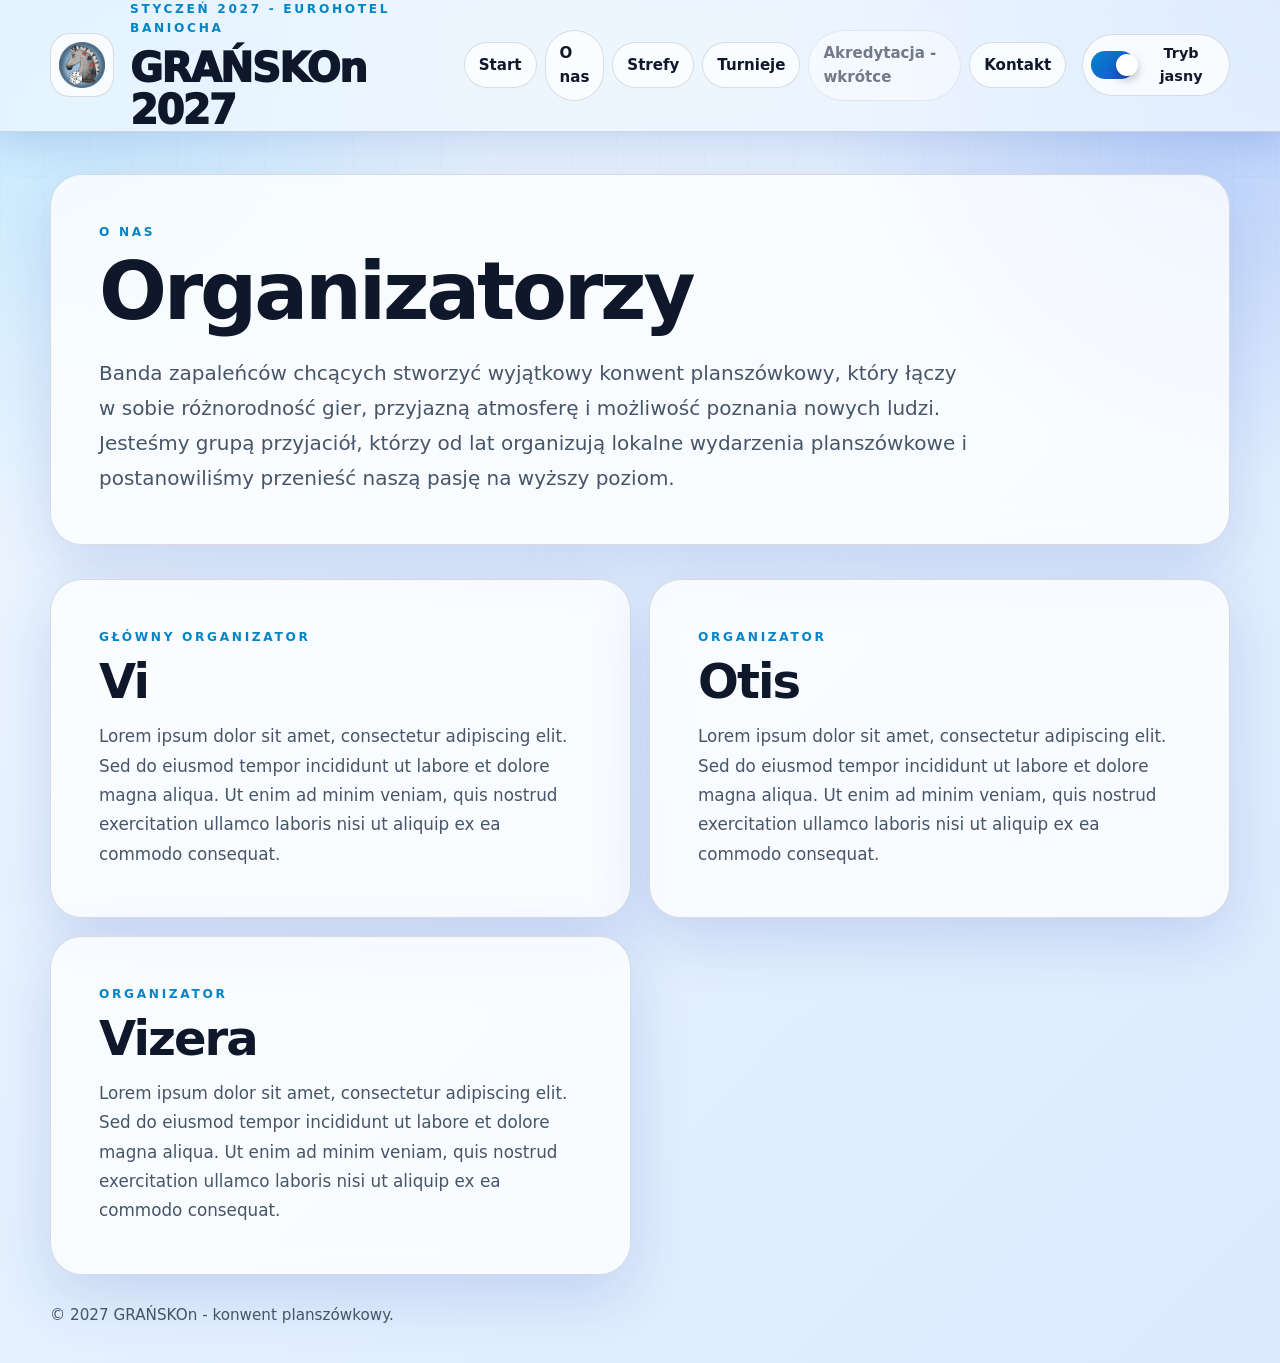
==== o-nas.html @ 8f0a7870 "first commit" ====
<!DOCTYPE html>
<html lang="pl-PL" data-theme="dark">
<head>
    <meta charset="UTF-8">
    <meta name="viewport" content="width=device-width, initial-scale=1.0">
    <meta name="description" content="Dowiedz się więcej o GRAŃSKOn 2027 - hotelowym evencie planszówkowym.">
    <title>O nas - GRAŃSKOn 2027</title>

    <link rel="stylesheet" href="styles.css">
    <link rel="icon" href="logo.png" type="image/x-icon">

    <script>
        const savedTheme = localStorage.getItem("granskon-theme");
        const prefersLight = window.matchMedia("(prefers-color-scheme: light)").matches;

        if (savedTheme) {
            document.documentElement.dataset.theme = savedTheme;
        } else if (prefersLight) {
            document.documentElement.dataset.theme = "light";
        }
    </script>

    <script src="script.js" defer></script>
</head>

<body>
    <header class="site-header" id="siteHeader">
        <div class="header-inner">
            <a href="index.html" class="logo-link" aria-label="Strona główna GRAŃSKOn">
                <img src="logo.png" alt="GRAŃSKOn Logo" class="logo">
            </a>

            <div class="brand">
                <p class="eyebrow">Styczeń 2027 - Eurohotel Baniocha</p>
                <h1>GRAŃSKOn 2027</h1>
            </div>

            <nav class="site-nav" id="primaryNav" aria-label="Nawigacja główna">
                <ul>
                    <li><a href="index.html">Start</a></li>
                    <li><a href="o-nas.html">O nas</a></li>
                    <li><a href="index.html#zones">Strefy</a></li>
                    <li><a href="index.html#tournaments">Turnieje</a></li>
                    <li><a href="#" class="disabled-link" aria-disabled="true">Akredytacja - wkrótce</a></li>
                    <li><a href="index.html#contact">Kontakt</a></li>
                </ul>
            </nav>

            <button class="theme-switch" id="themeToggle" type="button" aria-label="Zmień motyw" aria-pressed="true">
                <span class="switch-track">
                    <span class="switch-thumb"></span>
                </span>
                <span class="theme-label">Tryb ciemny</span>
            </button>

            <button class="nav-toggle" id="navToggle" type="button" aria-label="Otwórz menu" aria-controls="primaryNav" aria-expanded="false">
                <span></span>
                <span></span>
                <span></span>
            </button>
        </div>
    </header>

    <main>
        <section class="section-card page-hero">
            <p class="eyebrow">O nas</p>
            <h2>Organizatorzy</h2>
            <p>
                Banda zapaleńców chcących stworzyć wyjątkowy konwent planszówkowy, który łączy w sobie różnorodność gier, przyjazną atmosferę i możliwość poznania nowych ludzi. Jesteśmy grupą przyjaciół, którzy od lat organizują lokalne wydarzenia planszówkowe i postanowiliśmy przenieść naszą pasję na wyższy poziom.
            </p>
        </section>

        <section class="content-grid">
            <article class="section-card">
                <p class="eyebrow">Główny Organizator</p>
                <h2>Vi</h2>
                <p>
                    Lorem ipsum dolor sit amet, consectetur adipiscing elit. Sed do eiusmod tempor incididunt ut labore et dolore magna aliqua. Ut enim ad minim veniam, quis nostrud exercitation ullamco laboris nisi ut aliquip ex ea commodo consequat.
                </p>
            </article>

            <article class="section-card">
                <p class="eyebrow">Organizator</p>
                <h2>Otis</h2>
                <p>
                    Lorem ipsum dolor sit amet, consectetur adipiscing elit. Sed do eiusmod tempor incididunt ut labore et dolore magna aliqua. Ut enim ad minim veniam, quis nostrud exercitation ullamco laboris nisi ut aliquip ex ea commodo consequat.
                </p>
            </article>

            <article class="section-card">
                <p class="eyebrow">Organizator</p>
                <h2>Vizera</h2>
                <p>
                    Lorem ipsum dolor sit amet, consectetur adipiscing elit. Sed do eiusmod tempor incididunt ut labore et dolore magna aliqua. Ut enim ad minim veniam, quis nostrud exercitation ullamco laboris nisi ut aliquip ex ea commodo consequat.
                </p>
            </article>
        </section>
    </main>

    <footer class="site-footer">
        <p>© 2027 GRAŃSKOn - konwent planszówkowy.</p>
    </footer>
</body>
</html>
---- styles.css ----
:root {
    --bg: #07111f;
    --bg-2: #0d1f38;
    --surface: rgba(255, 255, 255, 0.08);
    --surface-strong: rgba(255, 255, 255, 0.14);
    --surface-solid: #0d1f38;
    --text: #f0f7ff;
    --muted: #b8cbe3;
    --accent: #38bdf8;
    --accent-2: #2563eb;
    --line: rgba(255, 255, 255, 0.16);
    --shadow: rgba(0, 0, 0, 0.38);
    --radius-lg: 32px;
    --radius-md: 22px;
    --header-height: 88px;
}

html[data-theme="light"] {
    --bg: #eef7ff;
    --bg-2: #dbeafe;
    --surface: rgba(255, 255, 255, 0.76);
    --surface-strong: rgba(255, 255, 255, 0.94);
    --surface-solid: #ffffff;
    --text: #0f172a;
    --muted: #475569;
    --accent: #0284c7;
    --accent-2: #1d4ed8;
    --line: rgba(15, 23, 42, 0.14);
    --shadow: rgba(30, 64, 175, 0.16);
}

* {
    box-sizing: border-box;
}

html {
    scroll-behavior: smooth;
    scroll-padding-top: calc(var(--header-height) + 24px);
}

body {
    margin: 0;
    min-height: 100vh;
    color: var(--text);
    font-family: system-ui, -apple-system, BlinkMacSystemFont, "Segoe UI", sans-serif;
    line-height: 1.6;
    background:
        radial-gradient(circle at top left, rgba(56, 189, 248, 0.26), transparent 32rem),
        radial-gradient(circle at top right, rgba(37, 99, 235, 0.28), transparent 30rem),
        linear-gradient(135deg, var(--bg), var(--bg-2));
    transition: background 0.25s ease, color 0.25s ease;
}

body::before {
    content: "";
    position: fixed;
    inset: 0;
    z-index: -1;
    pointer-events: none;
    background-image:
        linear-gradient(var(--line) 1px, transparent 1px),
        linear-gradient(90deg, var(--line) 1px, transparent 1px);
    background-size: 44px 44px;
    opacity: 0.12;
    mask-image: linear-gradient(to bottom, black, transparent 80%);
}

img {
    max-width: 100%;
    display: block;
}

a {
    color: inherit;
}

p {
    margin: 0;
    color: var(--muted);
}

h1,
h2,
h3 {
    margin: 0;
    line-height: 1.05;
    letter-spacing: -0.04em;
}

h2 {
    font-size: clamp(2.1rem, 7vw, 5rem);
}

h3 {
    font-size: 1.45rem;
}

button {
    font: inherit;
}

.site-header {
    position: sticky;
    top: 0;
    z-index: 100;
    border-bottom: 1px solid var(--line);
    background: color-mix(in srgb, var(--bg) 78%, transparent);
    backdrop-filter: blur(18px);
    box-shadow: 0 12px 34px var(--shadow);
}

.header-inner {
    width: min(1180px, calc(100% - 32px));
    min-height: var(--header-height);
    margin: 0 auto;
    display: flex;
    align-items: center;
    gap: 16px;
    position: relative;
}

.logo-link {
    flex: 0 0 auto;
    border-radius: 20px;
}

.logo {
    width: 64px;
    height: 64px;
    object-fit: contain;
    padding: 8px;
    border: 1px solid var(--line);
    border-radius: 20px;
    background: var(--surface);
}

.brand {
    min-width: 0;
    flex: 1 1 auto;
}

.brand h1 {
    font-size: clamp(1.45rem, 4vw, 2.5rem);
    font-weight: 950;
}

.eyebrow {
    margin-bottom: 8px;
    color: var(--accent);
    font-size: 0.76rem;
    font-weight: 900;
    letter-spacing: 0.22em;
    text-transform: uppercase;
}

.site-nav ul {
    display: flex;
    align-items: center;
    gap: 8px;
    margin: 0;
    padding: 0;
    list-style: none;
}

.site-nav a {
    display: inline-flex;
    min-height: 42px;
    align-items: center;
    justify-content: center;
    padding: 10px 14px;
    border: 1px solid var(--line);
    border-radius: 999px;
    background: var(--surface);
    color: var(--text);
    font-size: 0.94rem;
    font-weight: 800;
    text-decoration: none;
    transition:
        transform 0.18s ease,
        background 0.18s ease,
        border-color 0.18s ease,
        box-shadow 0.18s ease;
}

.site-nav a:hover {
    transform: translateY(-2px);
    background: var(--surface-strong);
    border-color: color-mix(in srgb, var(--accent) 70%, var(--line));
    box-shadow: 0 10px 24px var(--shadow);
}

.nav-toggle {
    display: none;
    width: 46px;
    height: 46px;
    flex: 0 0 auto;
    border: 1px solid var(--line);
    border-radius: 16px;
    background: var(--surface);
    color: var(--text);
    cursor: pointer;
}

.nav-toggle span {
    display: block;
    width: 20px;
    height: 2px;
    margin: 4px auto;
    border-radius: 999px;
    background: currentColor;
    transition: transform 0.18s ease, opacity 0.18s ease;
}

.site-header.nav-open .nav-toggle span:nth-child(1) {
    transform: translateY(6px) rotate(45deg);
}

.site-header.nav-open .nav-toggle span:nth-child(2) {
    opacity: 0;
}

.site-header.nav-open .nav-toggle span:nth-child(3) {
    transform: translateY(-6px) rotate(-45deg);
}

.theme-switch {
    display: inline-flex;
    align-items: center;
    gap: 10px;
    min-height: 46px;
    padding: 7px 12px 7px 8px;
    border: 1px solid var(--line);
    border-radius: 999px;
    background: var(--surface);
    color: var(--text);
    font-size: 0.9rem;
    font-weight: 850;
    cursor: pointer;
    transition:
        background 0.18s ease,
        border-color 0.18s ease,
        transform 0.18s ease;
}

.theme-switch:hover {
    transform: translateY(-1px);
    background: var(--surface-strong);
    border-color: color-mix(in srgb, var(--accent) 70%, var(--line));
}

.switch-track {
    width: 50px;
    height: 28px;
    display: inline-flex;
    align-items: center;
    padding: 3px;
    border-radius: 999px;
    background: linear-gradient(135deg, var(--accent), var(--accent-2));
}

.switch-thumb {
    width: 22px;
    height: 22px;
    border-radius: 50%;
    background: white;
    box-shadow: 0 4px 10px rgba(0, 0, 0, 0.25);
    transform: translateX(0);
    transition: transform 0.2s ease;
}

html[data-theme="light"] .switch-thumb {
    transform: translateX(22px);
}

main {
    width: min(1180px, calc(100% - 32px));
    margin: 0 auto;
    padding: 42px 0 28px;
}

.section-card,
.zone-card {
    border: 1px solid var(--line);
    border-radius: var(--radius-lg);
    background: var(--surface);
    box-shadow: 0 20px 60px var(--shadow);
    backdrop-filter: blur(16px);
}

.section-card {
    padding: clamp(22px, 4vw, 48px);
}

.section-block {
    margin-top: 34px;
}

.section-heading {
    margin-bottom: 18px;
}

.hero {
    display: grid;
    grid-template-columns: 1.15fr 0.85fr;
    gap: 26px;
    align-items: center;
}

.hero-content p:not(.eyebrow) {
    margin-top: 22px;
    max-width: 760px;
    font-size: clamp(1.05rem, 2vw, 1.3rem);
    line-height: 1.75;
}

.info-panel {
    display: grid;
    gap: 14px;
}

.info-box {
    padding: 18px;
    border: 1px solid var(--line);
    border-radius: var(--radius-md);
    background: color-mix(in srgb, var(--surface-strong) 70%, transparent);
}

.info-box span {
    display: block;
    margin-bottom: 6px;
    color: var(--muted);
    font-size: 0.9rem;
    font-weight: 800;
}

.info-box strong {
    display: block;
    color: var(--text);
    font-size: 1.3rem;
    line-height: 1.15;
}

.info-box p {
    margin-top: 6px;
    font-size: 0.96rem;
}

.accent-box {
    background: linear-gradient(135deg, var(--accent), var(--accent-2));
}

.accent-box span,
.accent-box p,
.accent-box strong {
    color: white;
}

.cta-row {
    display: flex;
    flex-wrap: wrap;
    gap: 12px;
    margin-top: 26px;
}

.button-link {
    display: inline-flex;
    min-height: 46px;
    align-items: center;
    justify-content: center;
    padding: 12px 18px;
    border-radius: 999px;
    background: linear-gradient(135deg, var(--accent), var(--accent-2));
    color: white;
    font-weight: 900;
    text-decoration: none;
    box-shadow: 0 12px 28px var(--shadow);
    transition: transform 0.18s ease, box-shadow 0.18s ease;
}

.button-link:hover {
    transform: translateY(-2px);
    box-shadow: 0 18px 38px var(--shadow);
}

.button-link.secondary {
    background: var(--surface-strong);
    color: var(--text);
    border: 1px solid var(--line);
}

.disabled-link {
    opacity: 0.55;
    cursor: not-allowed;
    pointer-events: none;
}

.zone-grid {
    display: grid;
    grid-template-columns: repeat(4, minmax(0, 1fr));
    gap: 16px;
}

.zone-card {
    padding: 24px;
    transition:
        transform 0.18s ease,
        border-color 0.18s ease,
        background 0.18s ease,
        box-shadow 0.18s ease;
}

.zone-card:hover {
    transform: translateY(-4px);
    border-color: color-mix(in srgb, var(--accent) 70%, var(--line));
    background: var(--surface-strong);
    box-shadow: 0 26px 70px var(--shadow);
}

.zone-icon {
    width: 56px;
    height: 56px;
    display: grid;
    place-items: center;
    margin-bottom: 18px;
    border-radius: 18px;
    background: linear-gradient(135deg, var(--accent), var(--accent-2));
    font-size: 1.8rem;
}

.zone-card h3 {
    margin-bottom: 12px;
}

.zone-card p,
.section-card > p:not(.eyebrow) {
    font-size: 1.05rem;
}

#tournaments,
#contact {
    margin-top: 34px;
}

#tournaments p:not(.eyebrow),
#contact p:not(.eyebrow) {
    max-width: 850px;
    margin-top: 16px;
    line-height: 1.75;
}

.contact-grid {
    display: grid;
    grid-template-columns: repeat(2, minmax(0, 1fr));
    gap: 16px;
    margin-top: 26px;
}

.widget-box {
    min-width: 0;
    padding: 20px;
    border: 1px solid var(--line);
    border-radius: var(--radius-md);
    background: color-mix(in srgb, var(--surface-strong) 70%, transparent);
    overflow: hidden;
}

.widget-box h3 {
    margin-bottom: 10px;
}

.page-hero p:not(.eyebrow) {
    margin-top: 22px;
    max-width: 880px;
    font-size: clamp(1.05rem, 2vw, 1.25rem);
    line-height: 1.75;
}

.content-grid {
    display: grid;
    grid-template-columns: repeat(2, minmax(0, 1fr));
    gap: 18px;
    margin-top: 34px;
}

.content-grid .section-card h2 {
    font-size: clamp(1.7rem, 4vw, 3rem);
}

.content-grid .section-card p:not(.eyebrow) {
    margin-top: 16px;
    line-height: 1.75;
}

.site-footer {
    width: min(1180px, calc(100% - 32px));
    margin: 0 auto;
    padding: 0 0 36px;
    font-size: 0.95rem;
}

a:focus-visible,
button:focus-visible {
    outline: 3px solid var(--accent);
    outline-offset: 3px;
}

@media (max-width: 1080px) {
    .site-nav {
        order: 5;
        width: 100%;
    }

    .site-nav ul {
        justify-content: flex-start;
        flex-wrap: wrap;
    }

    .zone-grid {
        grid-template-columns: repeat(2, minmax(0, 1fr));
    }
}

@media (max-width: 760px) {
    :root {
        --header-height: 76px;
    }

    html {
        scroll-padding-top: 96px;
    }

    .header-inner {
        width: min(100% - 22px, 1180px);
        min-height: var(--header-height);
        gap: 10px;
    }

    .logo {
        width: 54px;
        height: 54px;
        border-radius: 16px;
    }

    .brand h1 {
        font-size: 1.28rem;
    }

    .brand .eyebrow {
        font-size: 0.62rem;
        letter-spacing: 0.14em;
        margin-bottom: 4px;
    }

    .nav-toggle {
        display: block;
    }

    .theme-switch {
        width: 46px;
        height: 46px;
        justify-content: center;
        padding: 0;
        border-radius: 16px;
    }

    .theme-label {
        display: none;
    }

    .switch-track {
        width: 34px;
        height: 20px;
        padding: 2px;
    }

    .switch-thumb {
        width: 16px;
        height: 16px;
    }

    html[data-theme="light"] .switch-thumb {
        transform: translateX(14px);
    }

    .site-nav {
        display: none;
        position: absolute;
        top: calc(100% + 10px);
        left: 0;
        right: 0;
        width: 100%;
        padding: 10px;
        border: 1px solid var(--line);
        border-radius: 24px;
        background: color-mix(in srgb, var(--surface-solid) 92%, transparent);
        box-shadow: 0 20px 60px var(--shadow);
        backdrop-filter: blur(18px);
    }

    .site-header.nav-open .site-nav {
        display: block;
    }

    .site-nav ul {
        display: grid;
        grid-template-columns: 1fr;
        gap: 8px;
    }

    .site-nav a {
        width: 100%;
        justify-content: flex-start;
        padding: 13px 16px;
        border-radius: 18px;
    }

    main {
        width: min(100% - 22px, 1180px);
        padding-top: 24px;
    }

    .hero {
        grid-template-columns: 1fr;
    }

    .section-card {
        padding: 22px;
        border-radius: 26px;
    }

    .zone-grid {
        grid-template-columns: 1fr;
    }

    .zone-card {
        padding: 22px;
        border-radius: 26px;
    }

    .contact-grid,
    .content-grid {
        grid-template-columns: 1fr;
    }
}

@media (max-width: 420px) {
    .brand .eyebrow {
        display: none;
    }

    .brand h1 {
        font-size: 1.12rem;
    }

    .logo {
        width: 48px;
        height: 48px;
    }

    h2 {
        font-size: 2rem;
    }

    .hero-content p:not(.eyebrow),
    .zone-card p,
    .section-card > p:not(.eyebrow) {
        font-size: 1rem;
    }
}
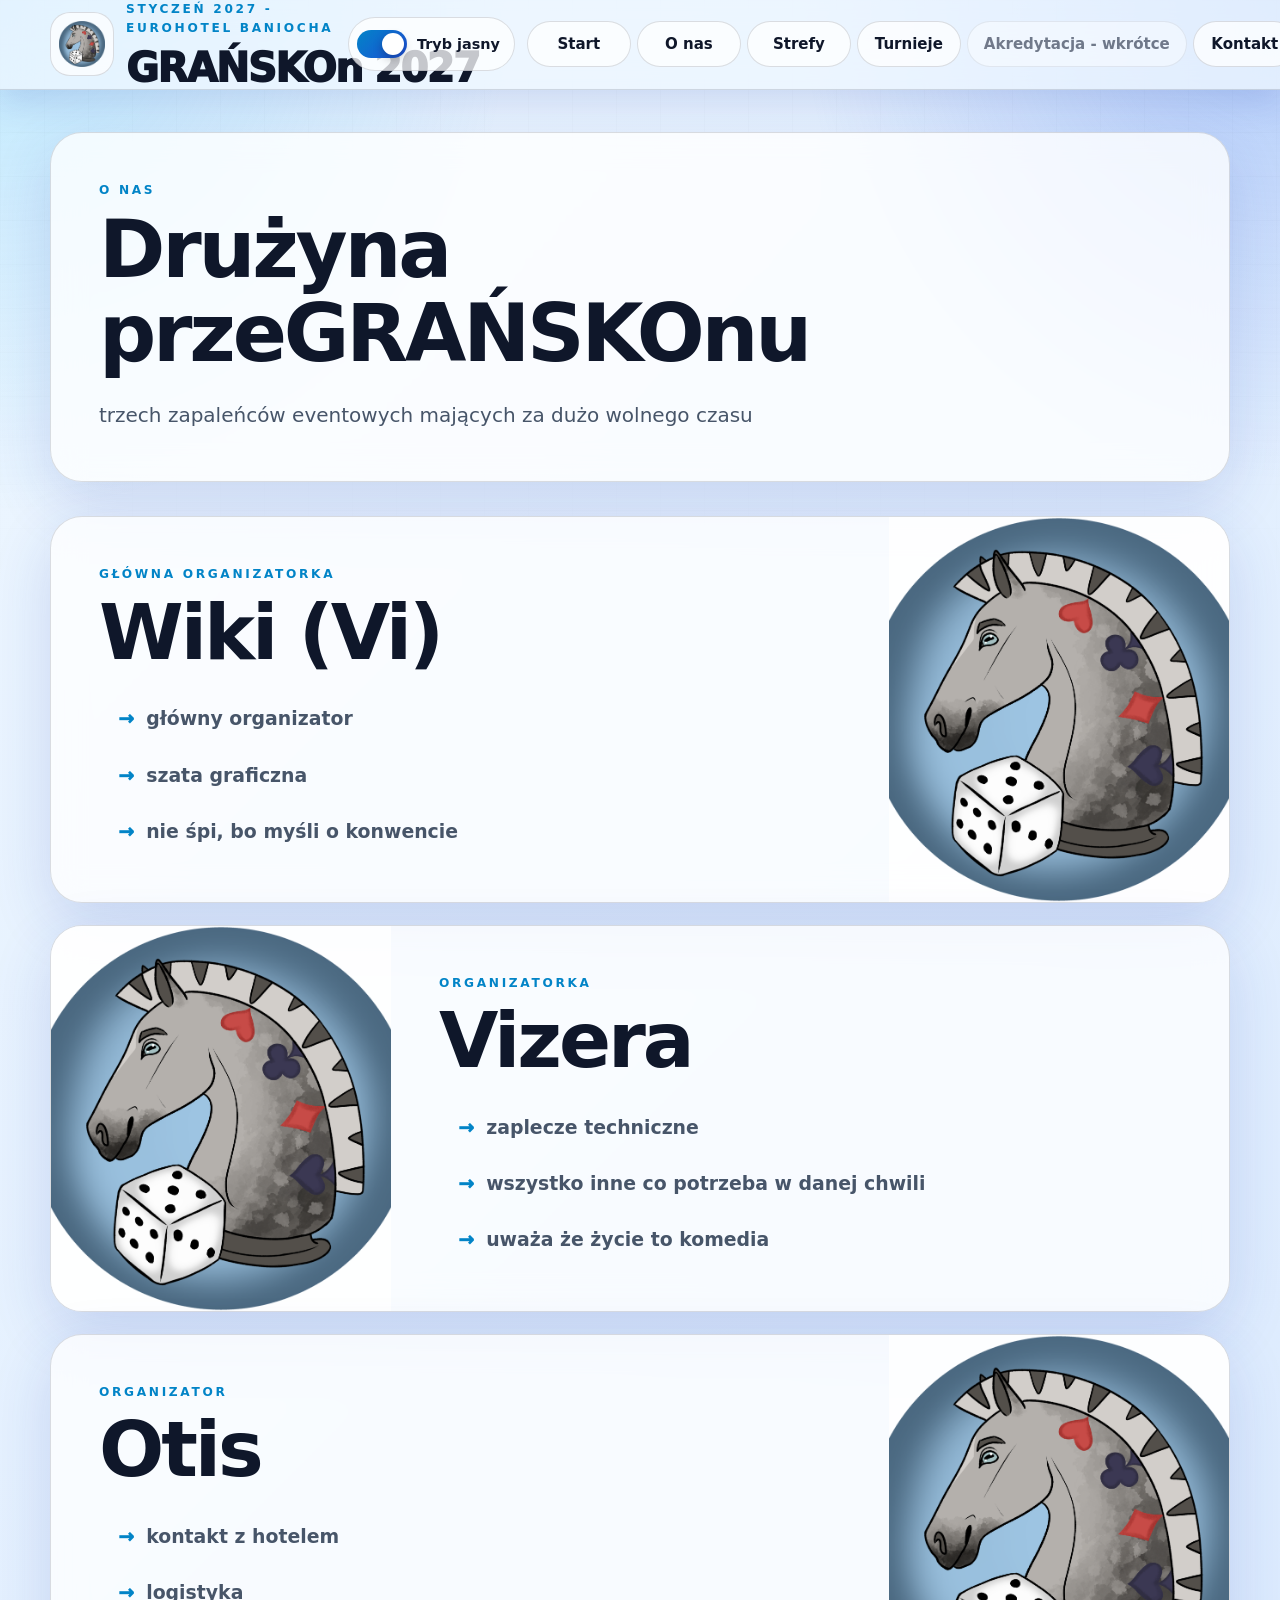
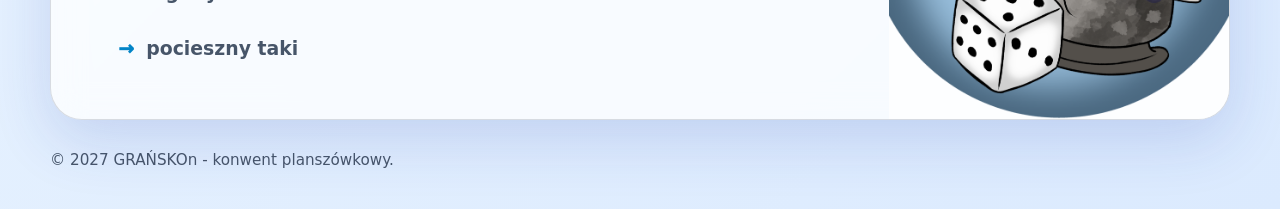
==== commit 20476059: "about us changes" ====
--- a/o-nas.html
+++ b/o-nas.html
@@ -64,37 +64,64 @@
     <main>
         <section class="section-card page-hero">
             <p class="eyebrow">O nas</p>
-            <h2>Organizatorzy</h2>
+            <h2>Drużyna przeGRAŃSKOnu</h2>
             <p>
-                Banda zapaleńców chcących stworzyć wyjątkowy konwent planszówkowy, który łączy w sobie różnorodność gier, przyjazną atmosferę i możliwość poznania nowych ludzi. Jesteśmy grupą przyjaciół, którzy od lat organizują lokalne wydarzenia planszówkowe i postanowiliśmy przenieść naszą pasję na wyższy poziom.
+            trzech zapaleńców eventowych mających za dużo wolnego czasu
             </p>
         </section>
 
-        <section class="content-grid">
-            <article class="section-card">
-                <p class="eyebrow">Główny Organizator</p>
-                <h2>Vi</h2>
-                <p>
-                    Lorem ipsum dolor sit amet, consectetur adipiscing elit. Sed do eiusmod tempor incididunt ut labore et dolore magna aliqua. Ut enim ad minim veniam, quis nostrud exercitation ullamco laboris nisi ut aliquip ex ea commodo consequat.
-                </p>
-            </article>
+        <section class="team-list">
+    <article class="team-card avatar-right">
+        <div class="team-content">
+            <p class="eyebrow">Główna Organizatorka</p>
+            <h2>Wiki (Vi)</h2>
 
-            <article class="section-card">
-                <p class="eyebrow">Organizator</p>
-                <h2>Otis</h2>
-                <p>
-                    Lorem ipsum dolor sit amet, consectetur adipiscing elit. Sed do eiusmod tempor incididunt ut labore et dolore magna aliqua. Ut enim ad minim veniam, quis nostrud exercitation ullamco laboris nisi ut aliquip ex ea commodo consequat.
-                </p>
-            </article>
+            <ul class="team-role-list">
+                <li>główny organizator</li>
+                <li>szata graficzna</li>
+                <li>nie śpi, bo myśli o konwencie</li>
+            </ul>
+        </div>
 
-            <article class="section-card">
-                <p class="eyebrow">Organizator</p>
-                <h2>Vizera</h2>
-                <p>
-                    Lorem ipsum dolor sit amet, consectetur adipiscing elit. Sed do eiusmod tempor incididunt ut labore et dolore magna aliqua. Ut enim ad minim veniam, quis nostrud exercitation ullamco laboris nisi ut aliquip ex ea commodo consequat.
-                </p>
-            </article>
-        </section>
+        <div class="team-avatar">
+            <img src="logo.png" alt="Avatar Wiki">
+        </div>
+    </article>
+
+    <article class="team-card avatar-left">
+        <div class="team-avatar">
+            <img src="logo.png" alt="Avatar Vizery">
+        </div>
+
+        <div class="team-content">
+            <p class="eyebrow">Organizatorka</p>
+            <h2>Vizera</h2>
+
+            <ul class="team-role-list">
+                <li>zaplecze techniczne</li>
+                <li>wszystko inne co potrzeba w danej chwili</li>
+                <li>uważa że życie to komedia</li>
+            </ul>
+        </div>
+    </article>
+
+    <article class="team-card avatar-right">
+        <div class="team-content">
+            <p class="eyebrow">Organizator</p>
+            <h2>Otis</h2>
+
+            <ul class="team-role-list">
+                <li>kontakt z hotelem</li>
+                <li>logistyka</li>
+                <li>pocieszny taki</li>
+            </ul>
+        </div>
+
+        <div class="team-avatar">
+            <img src="logo.png" alt="Avatar Otisa">
+        </div>
+    </article>
+</section>
     </main>
 
     <footer class="site-footer">
--- a/styles.css
+++ b/styles.css
@@ -99,6 +99,8 @@
     font: inherit;
 }
 
+/* HEADER */
+
 .site-header {
     position: sticky;
     top: 0;
@@ -110,12 +112,12 @@
 }
 
 .header-inner {
-    width: min(1180px, calc(100% - 32px));
+    width: min(1320px, calc(100% - 32px));
     min-height: var(--header-height);
     margin: 0 auto;
     display: flex;
     align-items: center;
-    gap: 16px;
+    gap: 12px;
     position: relative;
 }
 
@@ -135,13 +137,14 @@
 }
 
 .brand {
-    min-width: 0;
+    min-width: 210px;
     flex: 1 1 auto;
 }
 
 .brand h1 {
-    font-size: clamp(1.45rem, 4vw, 2.5rem);
+    font-size: clamp(1.45rem, 3.2vw, 2.5rem);
     font-weight: 950;
+    white-space: nowrap;
 }
 
 .eyebrow {
@@ -153,10 +156,16 @@
     text-transform: uppercase;
 }
 
+/* NAVBAR */
+
+.site-nav {
+    flex: 0 0 auto;
+}
+
 .site-nav ul {
     display: flex;
     align-items: center;
-    gap: 8px;
+    gap: 6px;
     margin: 0;
     padding: 0;
     list-style: none;
@@ -164,17 +173,21 @@
 
 .site-nav a {
     display: inline-flex;
-    min-height: 42px;
+    height: 54px;
+    min-width: 96px;
     align-items: center;
     justify-content: center;
-    padding: 10px 14px;
+    padding: 0 16px;
     border: 1px solid var(--line);
     border-radius: 999px;
     background: var(--surface);
     color: var(--text);
     font-size: 0.94rem;
     font-weight: 800;
+    line-height: 1.1;
+    text-align: center;
     text-decoration: none;
+    white-space: nowrap;
     transition:
         transform 0.18s ease,
         background 0.18s ease,
@@ -188,6 +201,12 @@
     border-color: color-mix(in srgb, var(--accent) 70%, var(--line));
     box-shadow: 0 10px 24px var(--shadow);
 }
+
+.site-nav .disabled-link {
+    min-width: 174px;
+}
+
+/* MOBILE NAV BUTTON */
 
 .nav-toggle {
     display: none;
@@ -223,12 +242,17 @@
     transform: translateY(-6px) rotate(-45deg);
 }
 
+/* THEME SWITCH */
+
 .theme-switch {
     display: inline-flex;
+    height: 54px;
+    min-width: 154px;
+    flex: 0 0 auto;
     align-items: center;
+    justify-content: center;
     gap: 10px;
-    min-height: 46px;
-    padding: 7px 12px 7px 8px;
+    padding: 7px 14px 7px 8px;
     border: 1px solid var(--line);
     border-radius: 999px;
     background: var(--surface);
@@ -271,6 +295,8 @@
 html[data-theme="light"] .switch-thumb {
     transform: translateX(22px);
 }
+
+/* LAYOUT */
 
 main {
     width: min(1180px, calc(100% - 32px));
@@ -394,6 +420,8 @@
     pointer-events: none;
 }
 
+/* ZONES */
+
 .zone-grid {
     display: grid;
     grid-template-columns: repeat(4, minmax(0, 1fr));
@@ -448,6 +476,8 @@
     line-height: 1.75;
 }
 
+/* CONTACT */
+
 .contact-grid {
     display: grid;
     grid-template-columns: repeat(2, minmax(0, 1fr));
@@ -468,6 +498,8 @@
     margin-bottom: 10px;
 }
 
+/* PAGE HERO */
+
 .page-hero p:not(.eyebrow) {
     margin-top: 22px;
     max-width: 880px;
@@ -475,6 +507,8 @@
     line-height: 1.75;
 }
 
+/* GENERIC CONTENT GRID */
+
 .content-grid {
     display: grid;
     grid-template-columns: repeat(2, minmax(0, 1fr));
@@ -491,6 +525,81 @@
     line-height: 1.75;
 }
 
+/* TEAM / ORGANIZATORZY */
+
+.team-list {
+    display: grid;
+    gap: 22px;
+    margin-top: 34px;
+}
+
+.team-card {
+    display: grid;
+    min-height: 280px;
+    border: 1px solid var(--line);
+    border-radius: var(--radius-lg);
+    background: var(--surface);
+    box-shadow: 0 20px 60px var(--shadow);
+    backdrop-filter: blur(16px);
+    overflow: hidden;
+}
+
+.team-card.avatar-right {
+    grid-template-columns: minmax(0, 1fr) clamp(190px, 28vw, 340px);
+}
+
+.team-card.avatar-left {
+    grid-template-columns: clamp(190px, 28vw, 340px) minmax(0, 1fr);
+}
+
+.team-content {
+    display: flex;
+    flex-direction: column;
+    justify-content: center;
+    padding: clamp(24px, 4vw, 48px);
+}
+
+.team-content h2 {
+    font-size: clamp(2.4rem, 6vw, 5rem);
+}
+
+.team-role {
+    max-width: 760px;
+    margin-top: 18px;
+    color: var(--muted);
+    font-size: clamp(1.1rem, 2vw, 1.35rem);
+    font-weight: 650;
+    line-height: 1.55;
+}
+
+.team-content ul {
+    margin: 22px 0 0;
+    padding-left: 1.2rem;
+    color: var(--muted);
+    font-size: clamp(1rem, 1.8vw, 1.18rem);
+}
+
+.team-content li {
+    margin: 8px 0;
+}
+
+.team-avatar {
+    min-height: 280px;
+    height: 100%;
+    background:
+        radial-gradient(circle at center, rgba(56, 189, 248, 0.25), transparent 65%),
+        color-mix(in srgb, var(--surface-strong) 80%, transparent);
+}
+
+.team-avatar img {
+    width: 100%;
+    height: 100%;
+    object-fit: cover;
+    object-position: center;
+}
+
+/* FOOTER */
+
 .site-footer {
     width: min(1180px, calc(100% - 32px));
     margin: 0 auto;
@@ -504,7 +613,13 @@
     outline-offset: 3px;
 }
 
-@media (max-width: 1080px) {
+/* MNIEJSZY DESKTOP / TABLET */
+
+@media (max-width: 1350px) {
+    .header-inner {
+        width: min(1180px, calc(100% - 32px));
+    }
+
     .site-nav {
         order: 5;
         width: 100%;
@@ -515,10 +630,21 @@
         flex-wrap: wrap;
     }
 
+    .site-nav a {
+        height: 46px;
+        min-width: 104px;
+    }
+
+    .site-nav .disabled-link {
+        min-width: 174px;
+    }
+
     .zone-grid {
         grid-template-columns: repeat(2, minmax(0, 1fr));
     }
 }
+
+/* MOBILE */
 
 @media (max-width: 760px) {
     :root {
@@ -541,6 +667,10 @@
         border-radius: 16px;
     }
 
+    .brand {
+        min-width: 0;
+    }
+
     .brand h1 {
         font-size: 1.28rem;
     }
@@ -553,10 +683,13 @@
 
     .nav-toggle {
         display: block;
+        order: 4;
     }
 
     .theme-switch {
+        order: 3;
         width: 46px;
+        min-width: 46px;
         height: 46px;
         justify-content: center;
         padding: 0;
@@ -585,6 +718,7 @@
     .site-nav {
         display: none;
         position: absolute;
+        order: initial;
         top: calc(100% + 10px);
         left: 0;
         right: 0;
@@ -607,11 +741,15 @@
         gap: 8px;
     }
 
-    .site-nav a {
+    .site-nav a,
+    .site-nav .disabled-link {
         width: 100%;
+        min-width: 0;
+        height: auto;
         justify-content: flex-start;
         padding: 13px 16px;
         border-radius: 18px;
+        text-align: left;
     }
 
     main {
@@ -641,7 +779,43 @@
     .content-grid {
         grid-template-columns: 1fr;
     }
-}
+
+    .team-card,
+    .team-card.avatar-right,
+    .team-card.avatar-left {
+        grid-template-columns: 1fr;
+        min-height: 0;
+    }
+
+    .team-card.avatar-right .team-avatar,
+    .team-card.avatar-left .team-avatar {
+        order: 1;
+    }
+
+    .team-card.avatar-right .team-content,
+    .team-card.avatar-left .team-content {
+        order: 2;
+    }
+
+    .team-avatar {
+        height: 260px;
+        min-height: 260px;
+    }
+
+    .team-content {
+        padding: 22px;
+    }
+
+    .team-content h2 {
+        font-size: 2.4rem;
+    }
+
+    .team-role {
+        font-size: 1.05rem;
+    }
+}
+
+/* MAŁE TELEFONY */
 
 @media (max-width: 420px) {
     .brand .eyebrow {
@@ -666,4 +840,37 @@
     .section-card > p:not(.eyebrow) {
         font-size: 1rem;
     }
+
+    .team-avatar {
+        height: 220px;
+        min-height: 220px;
+    }
+
+    .team-content h2 {
+        font-size: 2rem;
+    }
+}
+.team-role-list {
+    display: grid;
+    gap: 10px;
+    margin: 22px 0 0;
+    padding: 0;
+    list-style: none;
+    color: var(--muted);
+    font-size: clamp(1rem, 1.8vw, 1.18rem);
+    font-weight: 650;
+}
+
+.team-role-list li {
+    position: relative;
+    padding-left: 28px;
+}
+
+.team-role-list li::before {
+    content: "→";
+    position: absolute;
+    left: 0;
+    top: 0;
+    color: var(--accent);
+    font-weight: 950;
 }
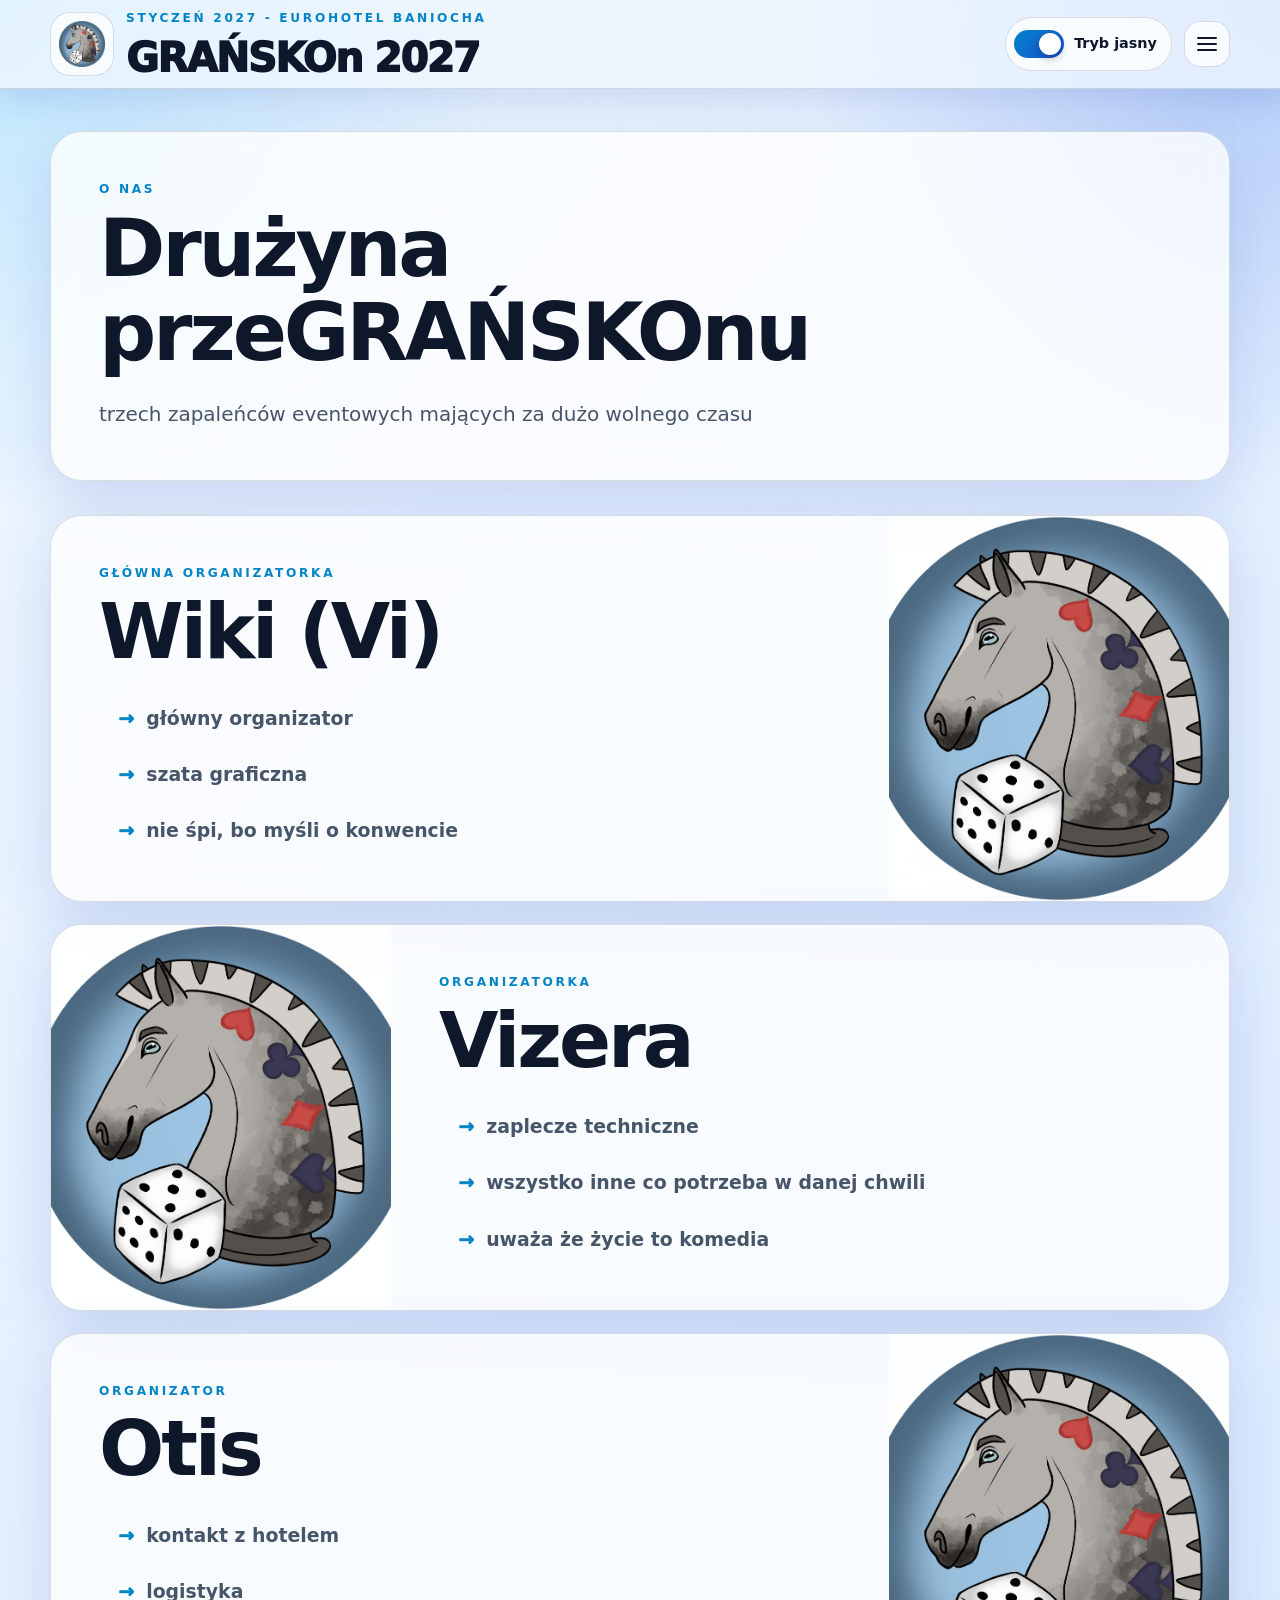
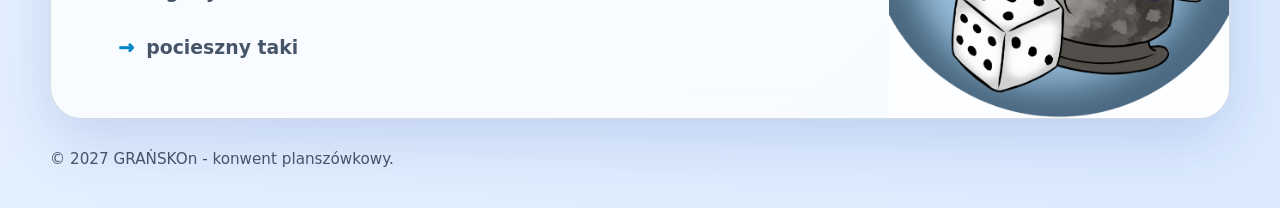
==== commit 3190432f: "minor changes to files structure" ====
--- a/o-nas.html
+++ b/o-nas.html
@@ -6,7 +6,7 @@
     <meta name="description" content="Dowiedz się więcej o GRAŃSKOn 2027 - hotelowym evencie planszówkowym.">
     <title>O nas - GRAŃSKOn 2027</title>
 
-    <link rel="stylesheet" href="styles.css">
+    <link rel="stylesheet" href="styles.css?v=1.0">
     <link rel="icon" href="logo.png" type="image/x-icon">
 
     <script>
@@ -84,13 +84,13 @@
         </div>
 
         <div class="team-avatar">
-            <img src="logo.png" alt="Avatar Wiki">
+            <img src="static/logo.png" alt="Avatar Wiki">
         </div>
     </article>
 
     <article class="team-card avatar-left">
         <div class="team-avatar">
-            <img src="logo.png" alt="Avatar Vizery">
+            <img src="static/logo.png" alt="Avatar Vizery">
         </div>
 
         <div class="team-content">
@@ -118,7 +118,7 @@
         </div>
 
         <div class="team-avatar">
-            <img src="logo.png" alt="Avatar Otisa">
+            <img src="static/logo.png" alt="Avatar Otisa">
         </div>
     </article>
 </section>
--- a/styles.css
+++ b/styles.css
@@ -613,132 +613,60 @@
     outline-offset: 3px;
 }
 
-/* MNIEJSZY DESKTOP / TABLET */
+/* TABLET / MNIEJSZY DESKTOP - NAVBAR JAKO BURGER */
 
 @media (max-width: 1350px) {
     .header-inner {
-        width: min(1180px, calc(100% - 32px));
+        width: min(100% - 32px, 1180px);
     }
 
     .site-nav {
-        order: 5;
-        width: 100%;
-    }
-
-    .site-nav ul {
-        justify-content: flex-start;
-        flex-wrap: wrap;
-    }
-
-    .site-nav a {
-        height: 46px;
-        min-width: 104px;
-    }
-
-    .site-nav .disabled-link {
-        min-width: 174px;
-    }
-
-    .zone-grid {
-        grid-template-columns: repeat(2, minmax(0, 1fr));
-    }
-}
-
-/* MOBILE */
-
-@media (max-width: 760px) {
-    :root {
-        --header-height: 76px;
-    }
-
-    html {
-        scroll-padding-top: 96px;
-    }
-
-    .header-inner {
-        width: min(100% - 22px, 1180px);
-        min-height: var(--header-height);
-        gap: 10px;
-    }
-
-    .logo {
-        width: 54px;
-        height: 54px;
-        border-radius: 16px;
-    }
-
-    .brand {
-        min-width: 0;
-    }
-
-    .brand h1 {
-        font-size: 1.28rem;
-    }
-
-    .brand .eyebrow {
-        font-size: 0.62rem;
-        letter-spacing: 0.14em;
-        margin-bottom: 4px;
-    }
-
-    .nav-toggle {
-        display: block;
-        order: 4;
-    }
-
-    .theme-switch {
-        order: 3;
-        width: 46px;
-        min-width: 46px;
-        height: 46px;
-        justify-content: center;
-        padding: 0;
-        border-radius: 16px;
-    }
-
-    .theme-label {
-        display: none;
-    }
-
-    .switch-track {
-        width: 34px;
-        height: 20px;
-        padding: 2px;
-    }
-
-    .switch-thumb {
-        width: 16px;
-        height: 16px;
-    }
-
-    html[data-theme="light"] .switch-thumb {
-        transform: translateX(14px);
-    }
-
-    .site-nav {
-        display: none;
         position: absolute;
         order: initial;
         top: calc(100% + 10px);
         left: 0;
         right: 0;
         width: 100%;
-        padding: 10px;
-        border: 1px solid var(--line);
+        max-height: 0;
+        padding: 0 10px;
+        overflow: hidden;
+        border: 1px solid transparent;
         border-radius: 24px;
         background: color-mix(in srgb, var(--surface-solid) 92%, transparent);
+        box-shadow: 0 20px 60px transparent;
+        backdrop-filter: blur(18px);
+        opacity: 0;
+        visibility: hidden;
+        transform: translateY(-10px);
+        pointer-events: none;
+        transition:
+            max-height 0.28s ease,
+            padding 0.28s ease,
+            opacity 0.2s ease,
+            transform 0.28s ease,
+            visibility 0.28s ease,
+            border-color 0.28s ease,
+            box-shadow 0.28s ease;
+    }
+
+    .site-header.nav-open .site-nav {
+        max-height: 420px;
+        padding: 10px;
+        border-color: var(--line);
         box-shadow: 0 20px 60px var(--shadow);
-        backdrop-filter: blur(18px);
-    }
-
-    .site-header.nav-open .site-nav {
-        display: block;
+        opacity: 1;
+        visibility: visible;
+        transform: translateY(0);
+        pointer-events: auto;
     }
 
     .site-nav ul {
         display: grid;
         grid-template-columns: 1fr;
         gap: 8px;
+        margin: 0;
+        padding: 0;
+        list-style: none;
     }
 
     .site-nav a,
@@ -752,6 +680,85 @@
         text-align: left;
     }
 
+    .nav-toggle {
+        display: block;
+        order: 4;
+    }
+
+    .theme-switch {
+        order: 3;
+    }
+
+    .zone-grid {
+        grid-template-columns: repeat(2, minmax(0, 1fr));
+    }
+}
+
+/* MOBILE */
+
+@media (max-width: 760px) {
+    :root {
+        --header-height: 76px;
+    }
+
+    html {
+        scroll-padding-top: 96px;
+    }
+
+    .header-inner {
+        width: min(100% - 22px, 1180px);
+        min-height: var(--header-height);
+        gap: 10px;
+    }
+
+    .logo {
+        width: 54px;
+        height: 54px;
+        border-radius: 16px;
+    }
+
+    .brand {
+        min-width: 0;
+    }
+
+    .brand h1 {
+        font-size: 1.28rem;
+    }
+
+    .brand .eyebrow {
+        font-size: 0.62rem;
+        letter-spacing: 0.14em;
+        margin-bottom: 4px;
+    }
+
+    .theme-switch {
+        width: 46px;
+        min-width: 46px;
+        height: 46px;
+        justify-content: center;
+        padding: 0;
+        border-radius: 16px;
+    }
+
+    .theme-label {
+        display: none;
+    }
+
+    .switch-track {
+        width: 34px;
+        height: 20px;
+        padding: 2px;
+    }
+
+    .switch-thumb {
+        width: 16px;
+        height: 16px;
+    }
+
+    html[data-theme="light"] .switch-thumb {
+        transform: translateX(14px);
+    }
+
     main {
         width: min(100% - 22px, 1180px);
         padding-top: 24px;
